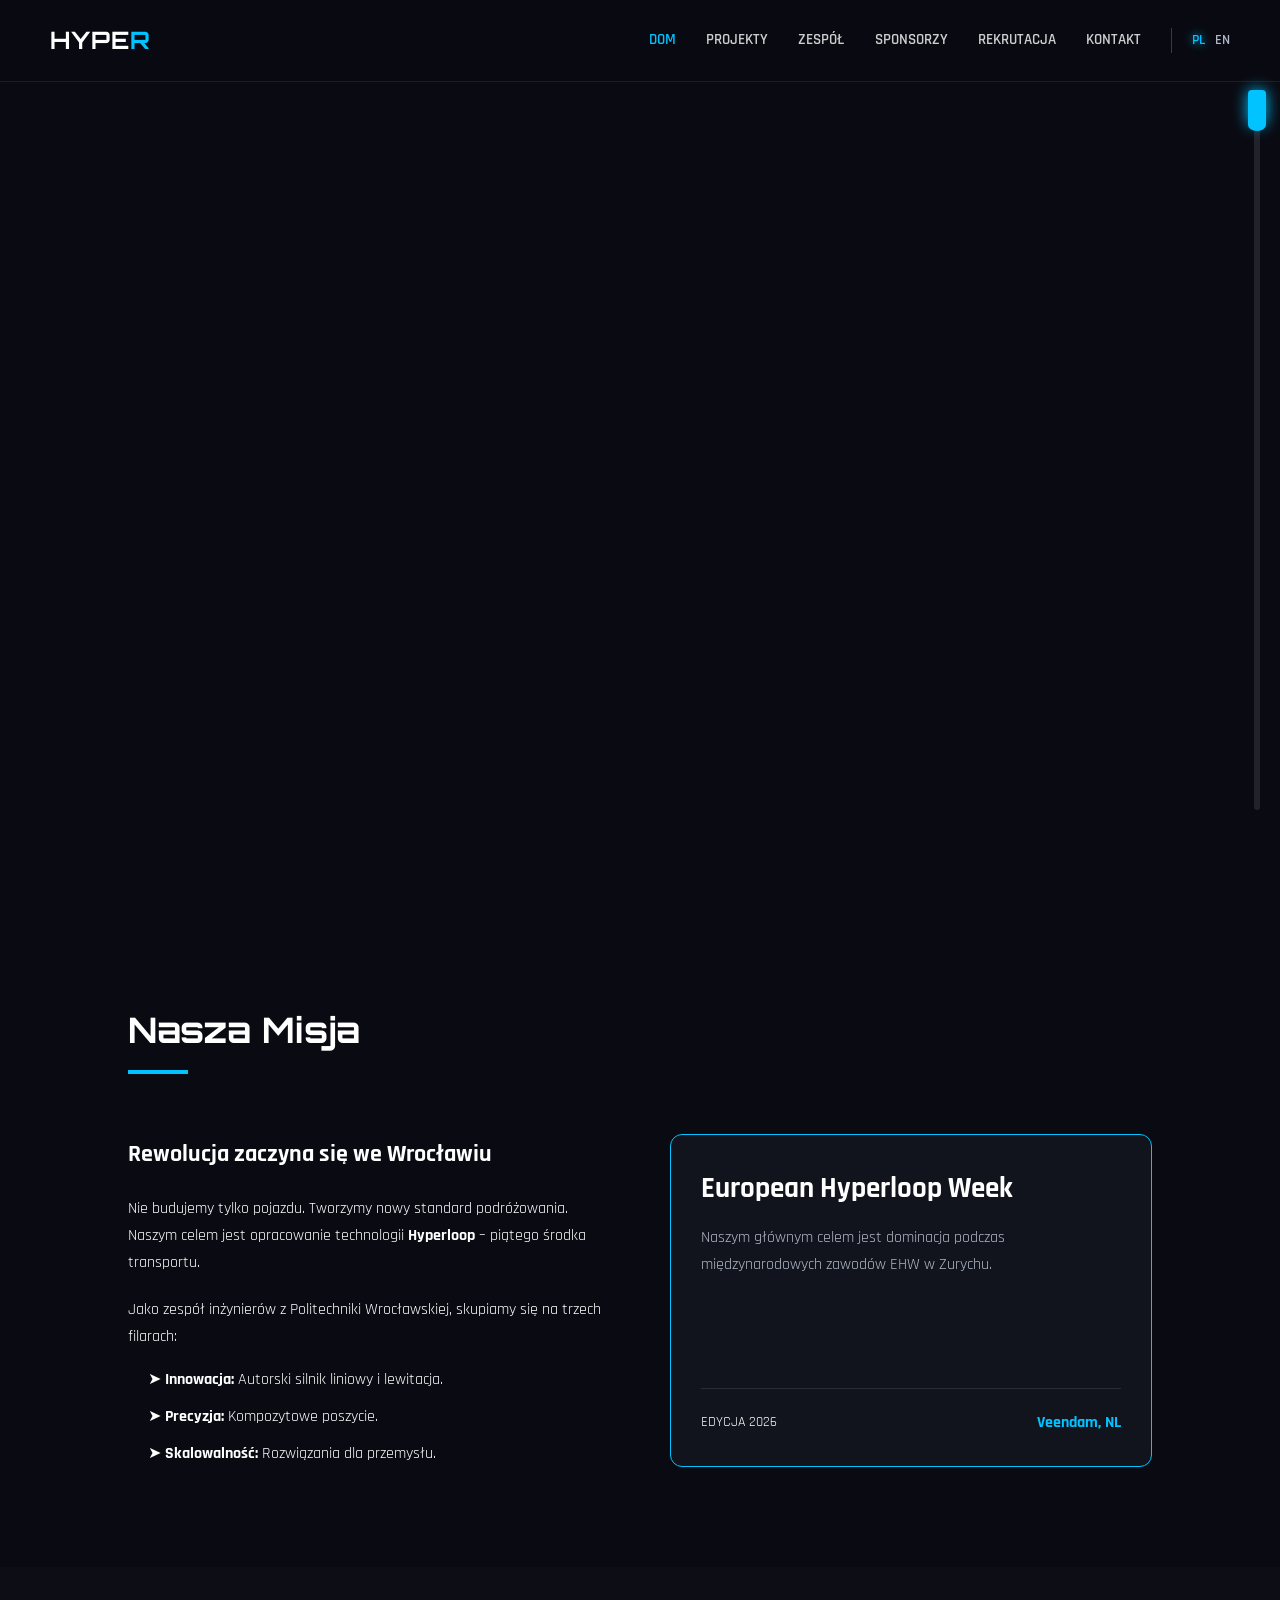
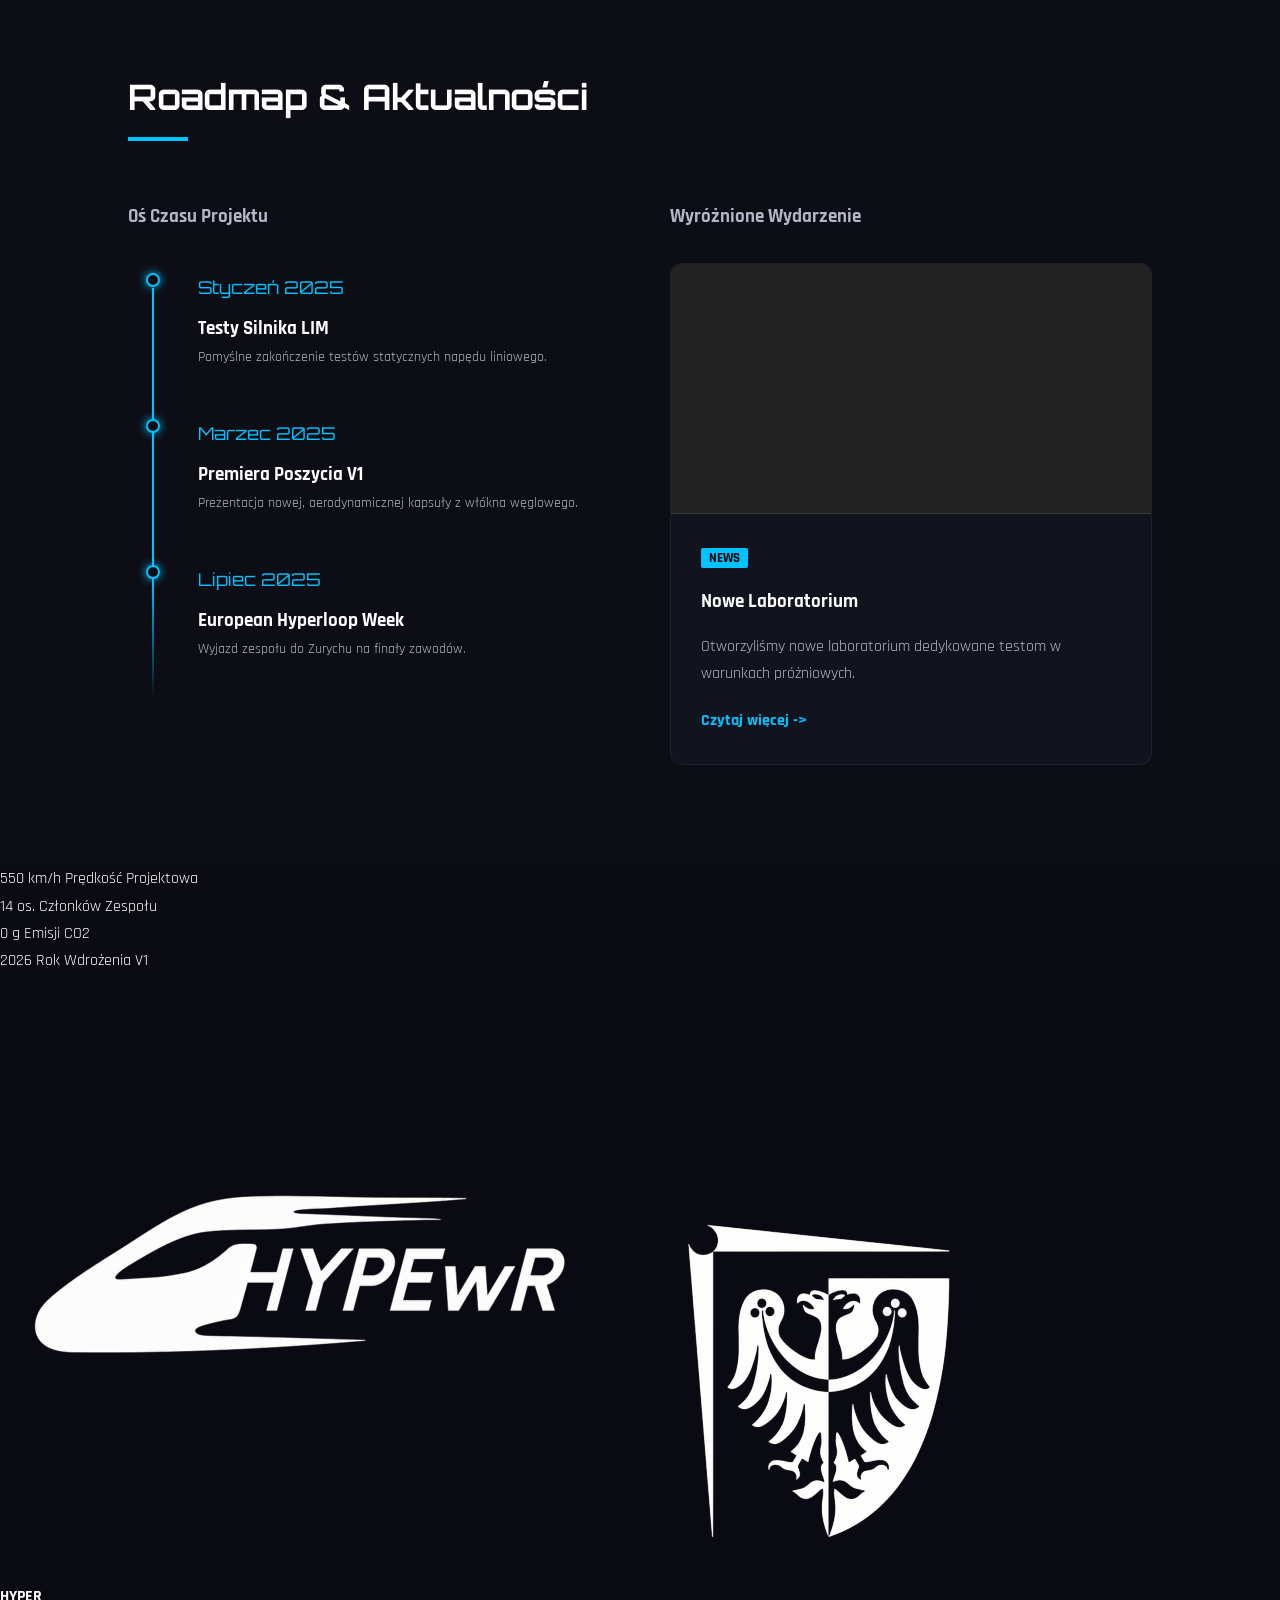
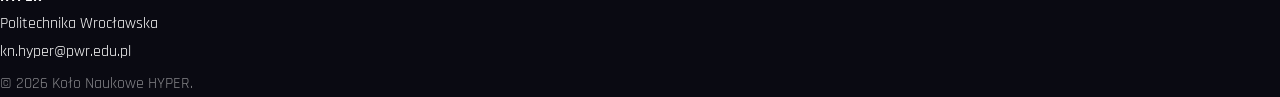
==== index.html @ 84e37bfb "Vibe 100%" ====
<!DOCTYPE html>
<html lang="pl">
<head>
    <meta charset="UTF-8">
    <meta name="viewport" content="width=device-width, initial-scale=1.0">
    <title>HYPEwR | Home</title>
    <link href="https://fonts.googleapis.com/css2?family=Orbitron:wght@500;700&family=Rajdhani:wght@400;600&display=swap" rel="stylesheet">
    <link rel="stylesheet" href="css/style.css">
</head>
<body>
    <div class="scroll-track-container"><div class="scroll-pod-indicator" id="scrollPod"></div></div>

    <div id="nav-placeholder"></div>

    <header>
        <video autoplay muted loop playsinline id="bg-video">
            <source src="media/videos/video.mp4" type="video/mp4">
        </video>
        <div class="video-overlay"></div>
        <div class="hero-content">
            <h1 data-i18n="hero_title">Przyszłość<br>Transportu</h1>
            <p class="subtitle" data-i18n="hero_subtitle">Tworzymy kolej magnetyczną nowej generacji. Szybciej. Ekologiczniej. Bliżej.</p>
            <a href="pages/projekty.php" class="cta-btn" data-i18n="hero_cta">Zobacz Projekty</a>
        </div>
    </header>

    <section class="section">
        <h2 class="section-title reveal" data-i18n="mission_title">Nasza Misja</h2>
        <div class="title-bar reveal"></div>
        
        <div class="grid-2 reveal">
            <div style="display: flex; flex-direction: column; justify-content: center;">
                <h3 style="font-size: 1.5rem; margin-bottom: 20px;" data-i18n="mission_head">Rewolucja zaczyna się we Wrocławiu</h3>
                <p data-i18n="mission_text_1">Nie budujemy tylko pojazdu. Tworzymy nowy standard podróżowania. Naszym celem jest opracowanie technologii <strong>Hyperloop</strong> – piątego środka transportu, który połączy zalety prędkości samolotu z wygodą kolei.</p>
                <p style="margin-top: 20px;" data-i18n="mission_text_2">Jako zespół inżynierów z Politechniki Wrocławskiej, skupiamy się na trzech filarach:</p>
                <ul style="margin-top: 15px; margin-left: 20px;">
                    <li style="margin-bottom: 10px;" data-i18n="mission_list_1">➤ <strong>Innowacja:</strong> Autorski silnik liniowy i lewitacja.</li>
                    <li style="margin-bottom: 10px;" data-i18n="mission_list_2">➤ <strong>Precyzja:</strong> Kompozytowe poszycie o mikronowej dokładności.</li>
                    <li data-i18n="mission_list_3">➤ <strong>Skalowalność:</strong> Rozwiązania gotowe do wdrożenia w przemyśle.</li>
                </ul>
            </div>
            
            <div class="card" style="border-color: var(--accent-primary);">
                <h3 style="color: #fff; font-size: 1.8rem; margin-bottom: 10px;" data-i18n="card_ehw_title">European Hyperloop Week</h3>
                <p style="color: var(--text-muted);" data-i18n="card_ehw_desc">Naszym głównym celem na ten rok jest dominacja podczas międzynarodowych zawodów EHW. Rywalizujemy z najlepszymi uczelniami z całego świata.</p>
                <div style="margin-top: auto; padding-top: 20px; border-top: 1px solid rgba(255,255,255,0.1); display: flex; justify-content: space-between; align-items: center;">
                    <span style="font-size: 0.9rem;" data-i18n="card_ehw_edition">EDYCJA 2026</span>
                    <span style="color: var(--accent-primary); font-weight: bold;" data-i18n="card_ehw_loc">Veendam, NL</span>
                </div>
            </div>
        </div>
    </section>

    <section class="section" style="background: rgba(255,255,255,0.01);">
        <h2 class="section-title reveal" data-i18n="timeline_title">Roadmap & Aktualności</h2>
        <div class="title-bar reveal"></div>

        <div class="grid-2 reveal">
            <div>
                <h3 style="margin-bottom: 30px; color: var(--text-muted);" data-i18n="timeline_head_left">Oś Czasu Projektu</h3>
                <div class="timeline">
                    <div class="timeline-item">
                        <div class="timeline-date" data-i18n="event_1_date">Styczeń 2025</div>
                        <div class="timeline-content">
                            <h3 data-i18n="event_1_title">Testy Silnika LIM</h3>
                            <p style="font-size: 0.9rem; color: var(--text-muted);" data-i18n="event_1_desc">Pomyślne zakończenie testów statycznych nowego napędu liniowego. Osiągnięto 110% zakładanego ciągu.</p>
                        </div>
                    </div>
                    <div class="timeline-item">
                        <div class="timeline-date" data-i18n="event_2_date">Marzec 2025</div>
                        <div class="timeline-content">
                            <h3 data-i18n="event_2_title">Premiera Poszycia V1</h3>
                            <p style="font-size: 0.9rem; color: var(--text-muted);" data-i18n="event_2_desc">Prezentacja nowej, aerodynamicznej kapsuły wykonanej w całości z włókna węglowego.</p>
                        </div>
                    </div>
                    <div class="timeline-item">
                        <div class="timeline-date" data-i18n="event_3_date">Lipiec 2025</div>
                        <div class="timeline-content">
                            <h3 data-i18n="event_3_title">European Hyperloop Week</h3>
                            <p style="font-size: 0.9rem; color: var(--text-muted);" data-i18n="event_3_desc">Wyjazd zespołu do Zurychu na finały zawodów. Demonstracja lewitacji i jazdy w próżni.</p>
                        </div>
                    </div>
                </div>
            </div>

            <div>
                <h3 style="margin-bottom: 30px; color: var(--text-muted);" data-i18n="news_head_right">Wyróżnione Wydarzenie</h3>
                <div class="card" style="padding: 0; height: auto;">
                    <div class="image-placeholder" style="height: 250px; margin: 0; width: 100%; background-image: url('https://images.unsplash.com/photo-1551288049-bebda4e38f71?q=80&w=1000');"></div>
                    <div style="padding: 30px;">
                        <span style="background: var(--accent-primary); color: #000; padding: 2px 8px; font-size: 0.8rem; font-weight: bold; border-radius: 2px;">NEWS</span>
                        <h3 style="margin: 15px 0;" data-i18n="news_title">Nowe Laboratorium Próżniowe</h3>
                        <p style="color: var(--text-muted); margin-bottom: 20px;" data-i18n="news_desc">Dzięki wsparciu naszych sponsorów otworzyliśmy nowe laboratorium dedykowane testom w warunkach obniżonego ciśnienia. To milowy krok w rozwoju projektu HYPEwR.</p>
                        <a href="#" style="color: var(--accent-primary); font-weight: bold;" data-i18n="news_link">Czytaj więcej -></a>
                    </div>
                </div>
            </div>
        </div>
    </section>

    <section class="reveal">
        <div class="hud-panel">
            <div class="hud-item">
                <span class="hud-value">550 km/h</span>
                <span class="hud-label" data-i18n="hud_speed">Prędkość Projektowa</span>
            </div>
            <div class="hud-item">
                <span class="hud-value">14 os.</span>
                <span class="hud-label" data-i18n="hud_team">Członków Zespołu</span>
            </div>
            <div class="hud-item">
                <span class="hud-value">0 g</span>
                <span class="hud-label" data-i18n="hud_co2">Emisji CO2</span>
            </div>
            <div class="hud-item">
                <span class="hud-value">2026</span>
                <span class="hud-label" data-i18n="hud_year">Rok Wdrożenia V1</span>
            </div>
        </div>
    </section>

    <div id="footer-placeholder"></div>
    <script src="js/script.js"></script>
</body>
</html>
---- css/style.css ----
/* --- ZMIENNE I RESET --- */
:root {
    --bg-color: #0a0a12;
    --card-bg: rgba(20, 25, 35, 0.7);
    --accent-primary: #00c3ff;
    --accent-secondary: #4a66a0;
    --text-main: #ffffff;
    --text-muted: #b0b8c5;
    --font-head: 'Orbitron', sans-serif;
    --font-body: 'Rajdhani', sans-serif;
}

* { margin: 0; padding: 0; box-sizing: border-box; }
html { scroll-behavior: auto; }

/* UKRYCIE SYSTEMOWEGO SCROLLBARA */
body::-webkit-scrollbar { display: none; }
body {
    -ms-overflow-style: none; scrollbar-width: none;
    background-color: var(--bg-color); color: var(--text-main);
    font-family: var(--font-body); line-height: 1.7; overflow-x: hidden;
}

a { text-decoration: none; color: inherit; transition: 0.3s; }
ul { list-style: none; }

/* --- INTERAKTYWNY PASEK SCROLLA (FIX: BRAK OPÓŹNIENIA KOLORU) --- */
.scroll-track-container {
    position: fixed; right: 20px; top: 10vh; height: 80vh; width: 6px;
    background: rgba(255, 255, 255, 0.1); z-index: 1001; border-radius: 10px; cursor: pointer;
}
.scroll-pod-indicator {
    position: absolute; left: 50%; transform: translateX(-50%);
    width: 18px; height: 35px; background: var(--accent-primary);
    border-radius: 4px; top: 0%; 
    box-shadow: 0 0 15px var(--accent-primary);
    cursor: grab;
    /* Transition tylko dla pozycji (top), kolor zmienia się natychmiast */
    transition: top 0.1s ease-out; 
}
.scroll-pod-indicator::after {
    content: ''; position: absolute; bottom: -6px; left: 0; width: 100%; height: 12px;
    background: inherit; /* Dziedziczy kolor rodzica */
    border-radius: 0 0 50% 50%;
}
/* Stan aktywny (wciśnięcie) */
.scroll-pod-indicator:active { 
    cursor: grabbing; 
    background: #ffffff !important; 
    box-shadow: 0 0 20px #ffffff;
}
/* Wymuszenie zmiany koloru dziobka przy kliknięciu */
.scroll-pod-indicator:active::after {
    background: #ffffff !important;
}


/* --- NAWIGACJA (Z HAMBURGEREM) --- */
nav {
    position: fixed; top: 0; width: 100%; padding: 20px 50px;
    display: flex; justify-content: space-between; align-items: center;
    z-index: 1000; background: rgba(10, 10, 18, 0.95); backdrop-filter: blur(15px);
    border-bottom: 1px solid rgba(255, 255, 255, 0.08);
}
.logo { font-family: var(--font-head); font-size: 1.5rem; font-weight: 700; letter-spacing: 1px; z-index: 1002; }
.logo span { color: var(--accent-primary); }

/* Kontener menu desktopowego */
.nav-container { display: flex; align-items: center; gap: 30px; }

.nav-links { display: flex; gap: 30px; }
.nav-links a { font-size: 0.95rem; font-weight: 600; text-transform: uppercase; opacity: 0.8; }
.nav-links a:hover, .nav-links a.active { opacity: 1; color: var(--accent-primary); }

.lang-switch {
    display: flex; gap: 10px; font-size: 0.9rem; font-weight: 600;
    border-left: 1px solid rgba(255,255,255,0.2); padding-left: 20px;
}
.lang-btn { cursor: pointer; color: var(--text-muted); transition: 0.3s; }
.lang-btn:hover { color: #fff; }
.lang-btn.active { color: var(--accent-primary); text-shadow: 0 0 10px var(--accent-primary); }

/* Hamburger Icon (Ukryty na desktopie) */
.hamburger { display: none; flex-direction: column; gap: 6px; cursor: pointer; z-index: 1002; }
.bar { width: 30px; height: 3px; background-color: #fff; transition: 0.3s; border-radius: 2px; }


/* --- HERO & HEADER --- */
header {
    height: 100vh; position: relative; display: flex; flex-direction: column;
    justify-content: center; padding: 0 10%; overflow: hidden;
}
header.sub-hero { height: 50vh; justify-content: flex-end; padding-bottom: 60px; }
header.sub-hero h1 { font-size: 3rem; }

#bg-video, .hero-bg-img {
    position: absolute; top: 0; left: 0; width: 100%; height: 100%;
    object-fit: cover; z-index: -2;
}
.video-overlay {
    position: absolute; top: 0; left: 0; width: 100%; height: 100%;
    background: linear-gradient(45deg, rgba(10,10,18,0.95), rgba(10,10,18,0.6)); z-index: -1;
}
.hero-content { z-index: 10; max-width: 800px; animation: fadeInUp 1s forwards; opacity: 0; transform: translateY(30px); }
h1 { font-family: var(--font-head); font-size: 3.8rem; font-weight: 700; text-transform: uppercase; margin-bottom: 20px; line-height: 1.1; }
.subtitle { font-size: 1.3rem; color: var(--text-muted); margin-bottom: 40px; }


/* --- BUTTONS & FORMS --- */
.cta-btn {
    padding: 15px 40px; font-weight: 600; background: var(--accent-primary); color: #000;
    text-transform: uppercase; letter-spacing: 2px; border-radius: 4px; display: inline-block; cursor: pointer; border: none;
}
.cta-btn:hover { background: #33d1ff; transform: translateY(-3px); box-shadow: 0 10px 25px rgba(0, 195, 255, 0.4); }
.cta-btn.outline { background: transparent; border: 1px solid var(--accent-primary); color: var(--accent-primary); }
.cta-btn.outline:hover { background: var(--accent-primary); color: #000; }

input, textarea {
    width: 100%; padding: 15px; margin-bottom: 20px;
    background: rgba(255,255,255,0.05); border: 1px solid #333;
    color: #fff; font-family: var(--font-body); resize: vertical;
}
input:focus, textarea:focus { border-color: var(--accent-primary); outline: none; }


/* --- SEKCJE OGÓLNE --- */
.section { padding: 100px 10%; position: relative; }
.section-title { font-family: var(--font-head); font-size: 2.2rem; margin-bottom: 10px; }
.title-bar { width: 60px; height: 4px; background: var(--accent-primary); margin-bottom: 60px; }
.grid-3 { display: grid; grid-template-columns: repeat(auto-fit, minmax(300px, 1fr)); gap: 40px; }
.grid-2 { display: grid; grid-template-columns: 1fr 1fr; gap: 60px; align-items: stretch; }

.card {
    background: var(--card-bg); border: 1px solid rgba(255, 255, 255, 0.05);
    padding: 30px; border-radius: 12px; transition: 0.3s; position: relative; overflow: hidden;
    height: 100%; display: flex; flex-direction: column;
}
.card:hover { transform: translateY(-5px); border-color: var(--accent-primary); }

.image-placeholder {
    width: calc(100% + 60px); height: 300px;
    background-color: #222; background-size: cover; background-position: center;
    margin: -30px -30px 20px -30px; display: flex; align-items: center; justify-content: center;
    color: #555; border-bottom: 1px solid rgba(255,255,255,0.1);
}
.team-avatar {
    width: 180px; height: 180px; background-size: cover; background-position: center;
    border-radius: 50%; margin: 0 auto 30px; border: 3px solid var(--accent-primary);
    box-shadow: 0 0 20px rgba(0, 195, 255, 0.2);
}

.sponsors-grid { display: flex; flex-wrap: wrap; gap: 50px; justify-content: center; align-items: center; }
.sponsor-logo {
    width: 200px; height: 100px; background: rgba(255,255,255,0.05);
    display: flex; align-items: center; justify-content: center;
    border-radius: 8px; filter: grayscale(100%); transition: 0.4s; opacity: 0.6;
}
.sponsor-logo:hover { filter: grayscale(0%); opacity: 1; background: rgba(255,255,255,0.1); }
.social-links a { margin-right: 15px; color: var(--text-muted); font-size: 1.1rem; }
.social-links a:hover { color: var(--accent-primary); text-shadow: 0 0 10px var(--accent-primary); }


/* --- TIMELINE 3.0 (PERFECT CENTER & SOLID CONNECTIONS) --- */
.timeline {
    position: relative; margin: 40px 0;
}
.timeline-item {
    position: relative; margin-bottom: 0; 
    padding-bottom: 50px; /* Miejsce na linię */
    padding-left: 70px; /* Miejsce na kropki po lewej */
}

/* KROPKA: Center axis = 25px. Width 14px -> left: 18px */
.timeline-item::before {
    content: ''; position: absolute;
    left: 18px; top: 0;
    width: 10px; height: 10px;
    background: var(--bg-color); border: 2px solid var(--accent-primary);
    border-radius: 50%; box-shadow: 0 0 10px var(--accent-primary);
    z-index: 2;
}

/* LINIA: Center axis = 25px. Width 2px -> left: 24px */
.timeline-item::after {
    content: ''; position: absolute;
    left: 24px; top: 15px;
    width: 2px; height: 100%; 
    background: var(--accent-primary); /* Solidna linia */
    z-index: 1;
}

/* OSTATNI ELEMENT: Gradientowy ogon */
.timeline-item:last-child { padding-bottom: 0; margin-bottom: 0; }
.timeline-item:last-child::after {
    height: 120px; /* Długość zanikania */
    background: linear-gradient(to bottom, var(--accent-primary), transparent);
}

.timeline-date { font-family: var(--font-head); color: var(--accent-primary); font-size: 1.1rem; margin-bottom: 10px; }
.timeline-content {

/* POSTS */
.post { margin-bottom: 60px; }
.post h3 a { color: var(--accent-primary); }
.post-content { margin-top: 10px; line-height: 1.6; }

/* small table styles already defined earlier; admin tables use same styles */

.timeline-content {
    background: rgba(255,255,255,0.03); padding: 20px; border-radius: 8px; border: 1px solid rgba(255,255,255,0.05);
}
.timeline-content h3 { font-size: 1.2rem; margin-bottom: 10px; }


/* --- HUD PANEL --- */
.hud-panel {
    display: grid; grid-template-columns: repeat(4, 1fr);
    background: rgba(0, 195, 255, 0.05); border-top: 1px solid var(--accent-primary); border-bottom: 1px solid var(--accent-primary);
    padding: 40px 0; margin-top: 80px; position: relative;
}
.hud-panel::after {
    content: ''; position: absolute; top: 0; left: 0; width: 100%; height: 100%;
    background: repeating-linear-gradient(0deg, transparent 0px, transparent 2px, rgba(0, 195, 255, 0.05) 3px);
    pointer-events: none;
}
.hud-item { text-align: center; border-right: 1px solid rgba(255,255,255,0.1); }
.hud-item:last-child { border-right: none; }
.hud-value { font-family: var(--font-head); font-size: 2.5rem; color: #fff; display: block; }
.hud-label { color: var(--accent-primary); font-size: 0.8rem; text-transform: uppercase; letter-spacing: 2px; }


/* --- FOOTER --- */
footer {
    padding: 60px 10%; background: #050508; border-top: 1px solid rgba(255,255,255,0.05);
    display: flex; justify-content: space-between; align-items: center;
    color: var(--text-muted); font-size: 0.9rem;
}
.footer-left { display: flex; align-items: center; gap: 30px; }
.footer-logos img { height: 50px; width: auto; opacity: 0.8; transition: 0.3s; }
.footer-logos img:hover { opacity: 1; }


/* --- ANIMACJE --- */
@keyframes fadeInUp { to { opacity: 1; transform: translateY(0); } }
.reveal { opacity: 0; transform: translateY(40px); transition: all 0.8s ease; }
.reveal.active { opacity: 1; transform: translateY(0); }


/* --- RWD (MOBILE) --- */
@media (max-width: 900px) {
    h1 { font-size: 2.5rem; }
    nav { padding: 20px; }
    
    /* Hamburger widoczny */
    .hamburger { display: flex; }
    
    /* Menu mobilne */
    .nav-container {
        position: fixed; top: 0; right: -100%; width: 100%; height: 100vh;
        background: rgba(5, 5, 5, 0.98); backdrop-filter: blur(20px);
        flex-direction: column; justify-content: center; align-items: center;
        transition: 0.4s ease-in-out; z-index: 1001;
    }
    .nav-container.active { right: 0; }
    
    .nav-links { flex-direction: column; align-items: center; gap: 40px; margin-bottom: 40px; }
    .nav-links a { font-size: 1.5rem; }
    .lang-switch { border-left: none; border-top: 1px solid rgba(255,255,255,0.2); padding-top: 20px; padding-left: 0; }

    /* Animacja hamburgera */
    .hamburger.active .bar:nth-child(1) { transform: translateY(9px) rotate(45deg); }
    .hamburger.active .bar:nth-child(2) { opacity: 0; }
    .hamburger.active .bar:nth-child(3) { transform: translateY(-9px) rotate(-45deg); }

    /* Fixy kontentu */
    .grid-2, .hud-panel { grid-template-columns: 1fr; }
    .scroll-track-container { display: none; }
    body { -ms-overflow-style: auto; scrollbar-width: auto; }
    body::-webkit-scrollbar { display: block; }
    .hud-item { border-right: none; border-bottom: 1px solid rgba(255,255,255,0.1); padding: 20px 0; }
    
    /* Fix Stopki Mobile */
    footer { flex-direction: column; gap: 30px; text-align: center; }
    .footer-left { flex-direction: column; }
    .footer-right { text-align: center !important; }
}
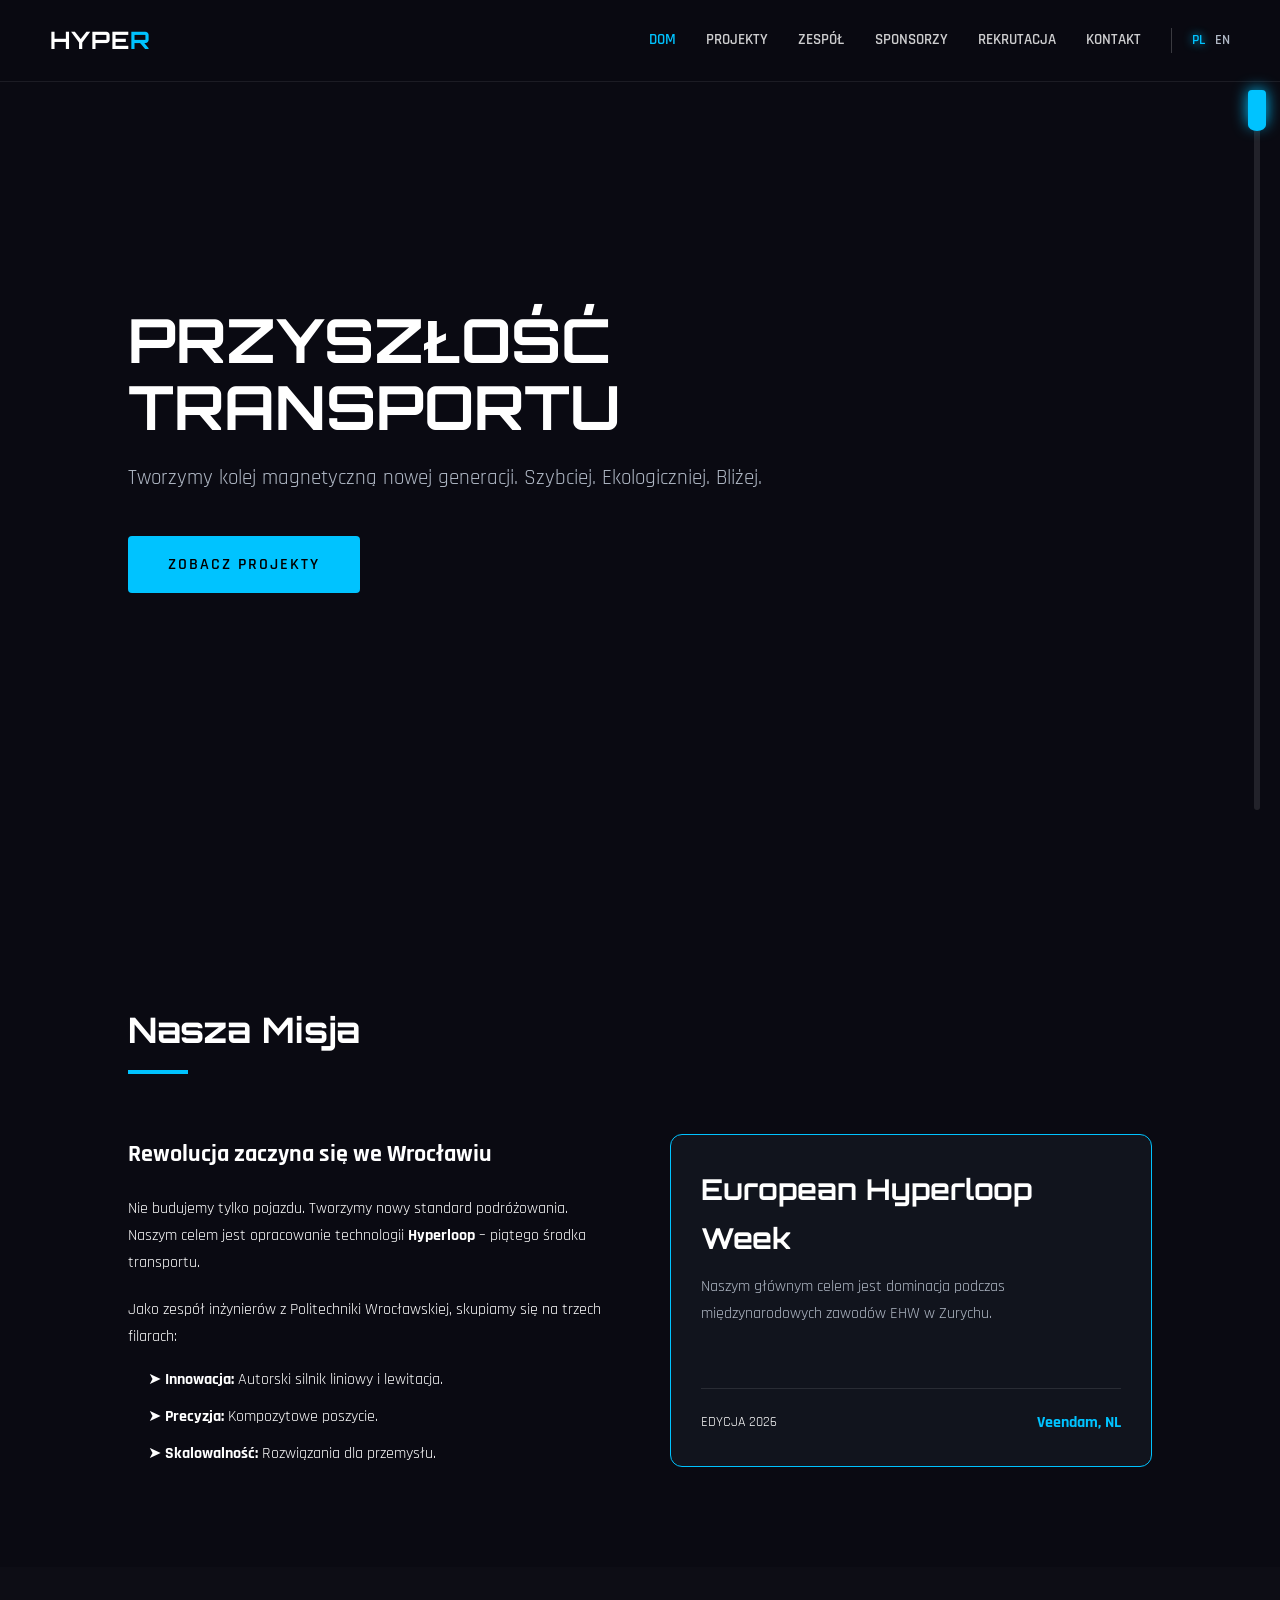
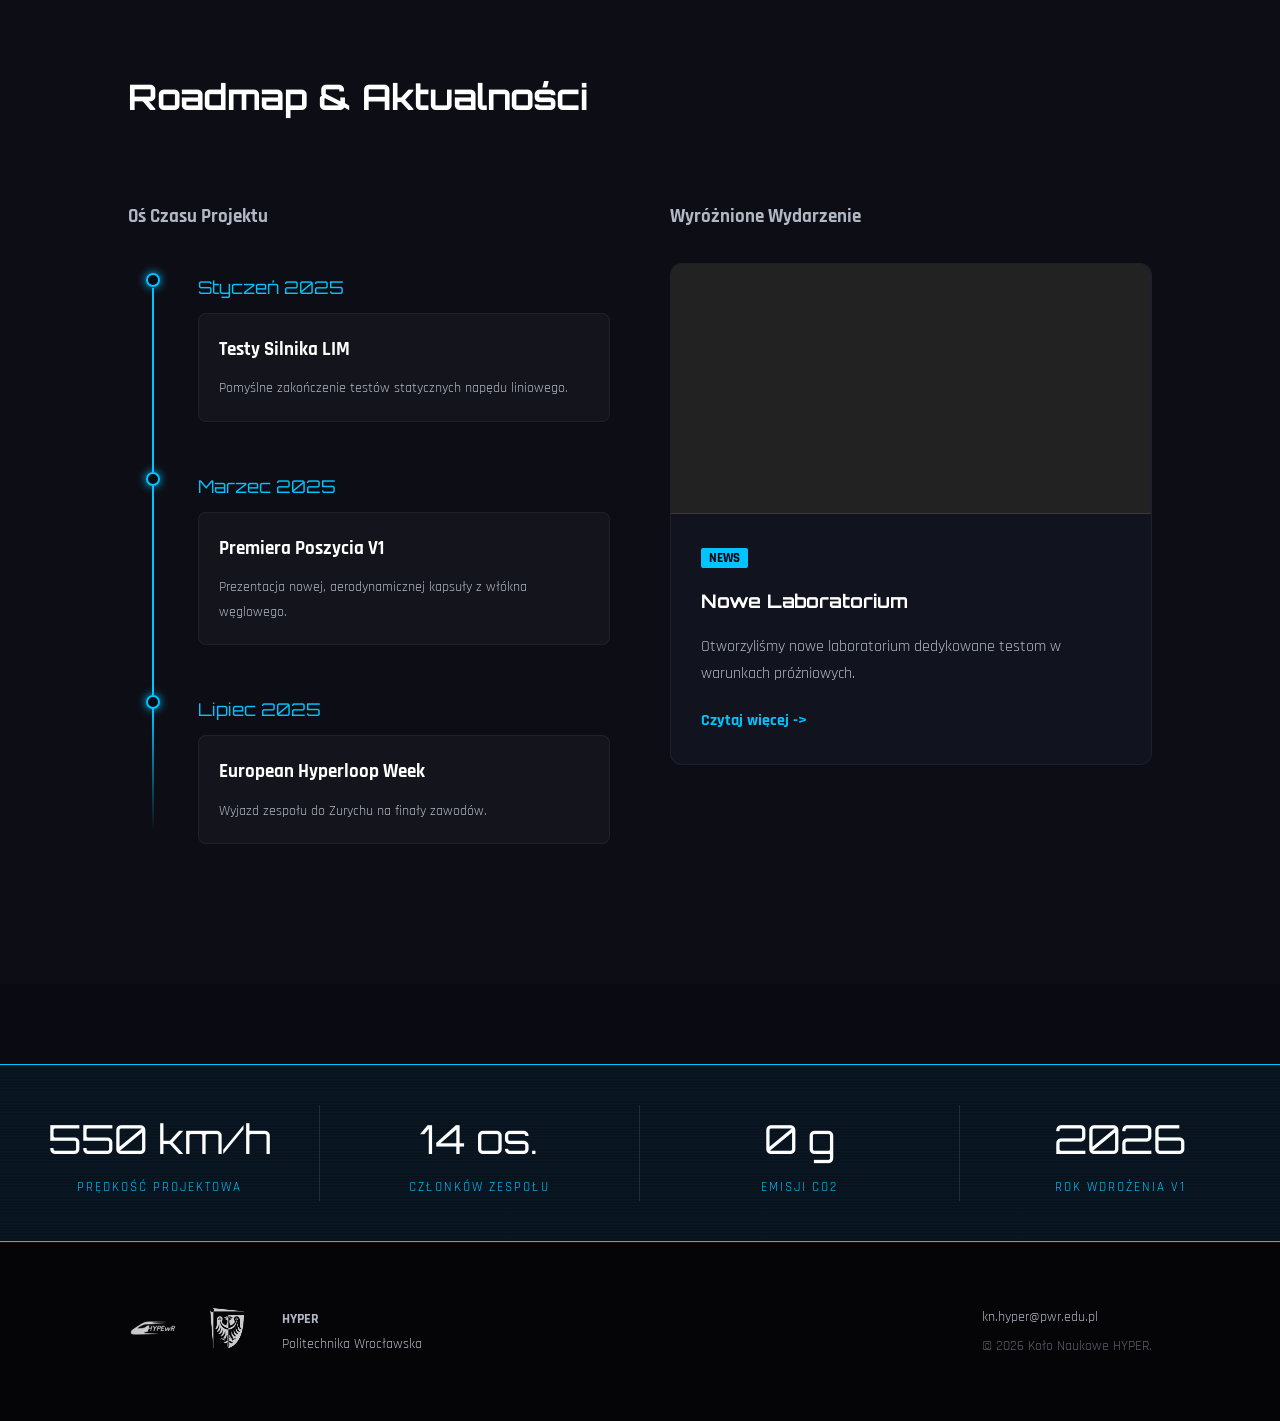
==== commit c0b0c87e: "dodano logowanie" ====
--- a/index.html
+++ b/index.html
@@ -19,7 +19,7 @@
         <div class="video-overlay"></div>
         <div class="hero-content">
             <h1 data-i18n="hero_title">Przyszłość<br>Transportu</h1>
-            <p class="subtitle" data-i18n="hero_subtitle">Tworzymy kolej magnetyczną nowej generacji. Szybciej. Ekologiczniej. Bliżej.</p>
+            <p class="subtitle" data-i18n="hero_subtitle">Tworzymy kolej magnetyczną nowej generacji. Ekologiczniej. Bliżej.</p>
             <a href="pages/projekty.php" class="cta-btn" data-i18n="hero_cta">Zobacz Projekty</a>
         </div>
     </header>
--- a/css/style.css
+++ b/css/style.css
@@ -198,15 +198,6 @@
 
 .timeline-date { font-family: var(--font-head); color: var(--accent-primary); font-size: 1.1rem; margin-bottom: 10px; }
 .timeline-content {
-
-/* POSTS */
-.post { margin-bottom: 60px; }
-.post h3 a { color: var(--accent-primary); }
-.post-content { margin-top: 10px; line-height: 1.6; }
-
-/* small table styles already defined earlier; admin tables use same styles */
-
-.timeline-content {
     background: rgba(255,255,255,0.03); padding: 20px; border-radius: 8px; border: 1px solid rgba(255,255,255,0.05);
 }
 .timeline-content h3 { font-size: 1.2rem; margin-bottom: 10px; }
@@ -283,4 +274,23 @@
     footer { flex-direction: column; gap: 30px; text-align: center; }
     .footer-left { flex-direction: column; }
     .footer-right { text-align: center !important; }
+}
+
+/* --- Card Content Enhancements --- */
+.card h3 {
+    font-family: var(--font-head);
+    margin-bottom: 15px; /* Increased margin */
+}
+
+.card p {
+    margin-bottom: 25px; /* Increased margin */
+}
+
+.card .cta-btn {
+    margin-top: auto; /* Pushes button to the bottom */
+}
+
+.card .cta-btn.outline {
+    width: 100%;
+    text-align: center;
 }
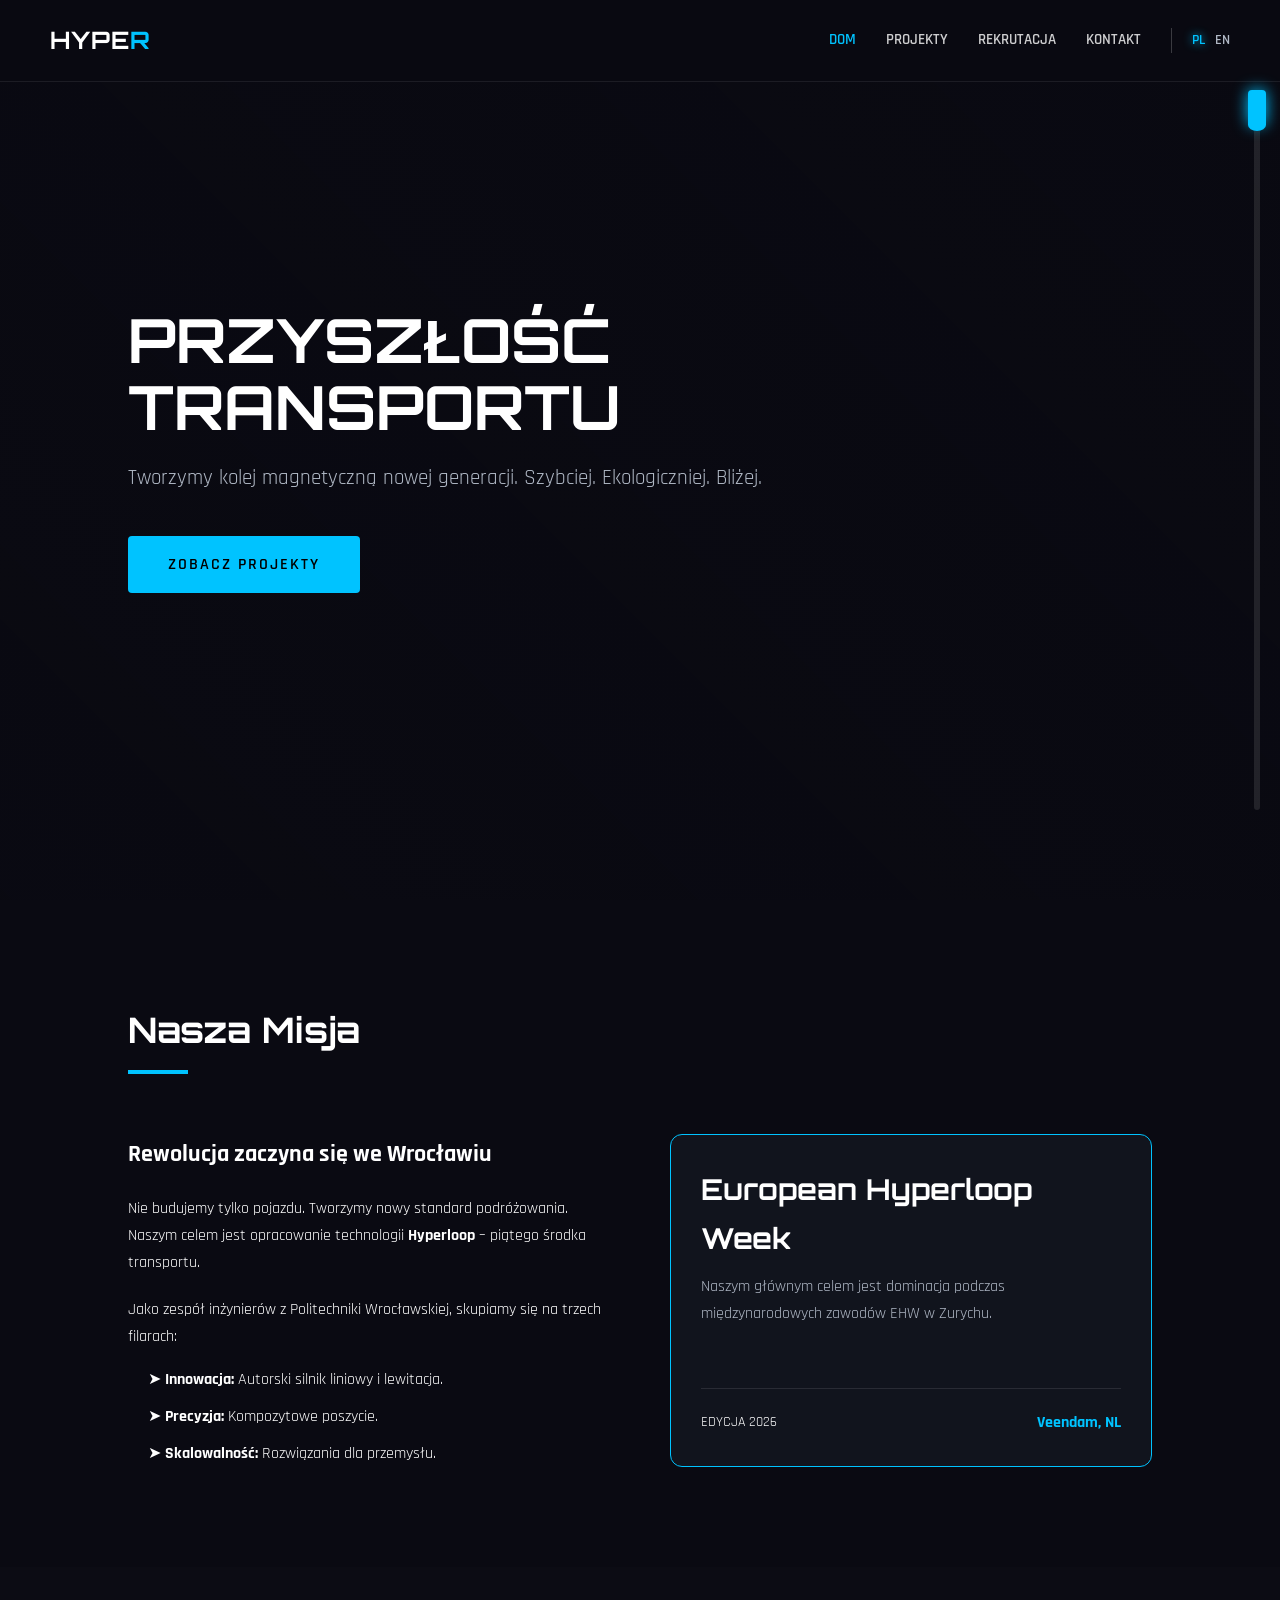
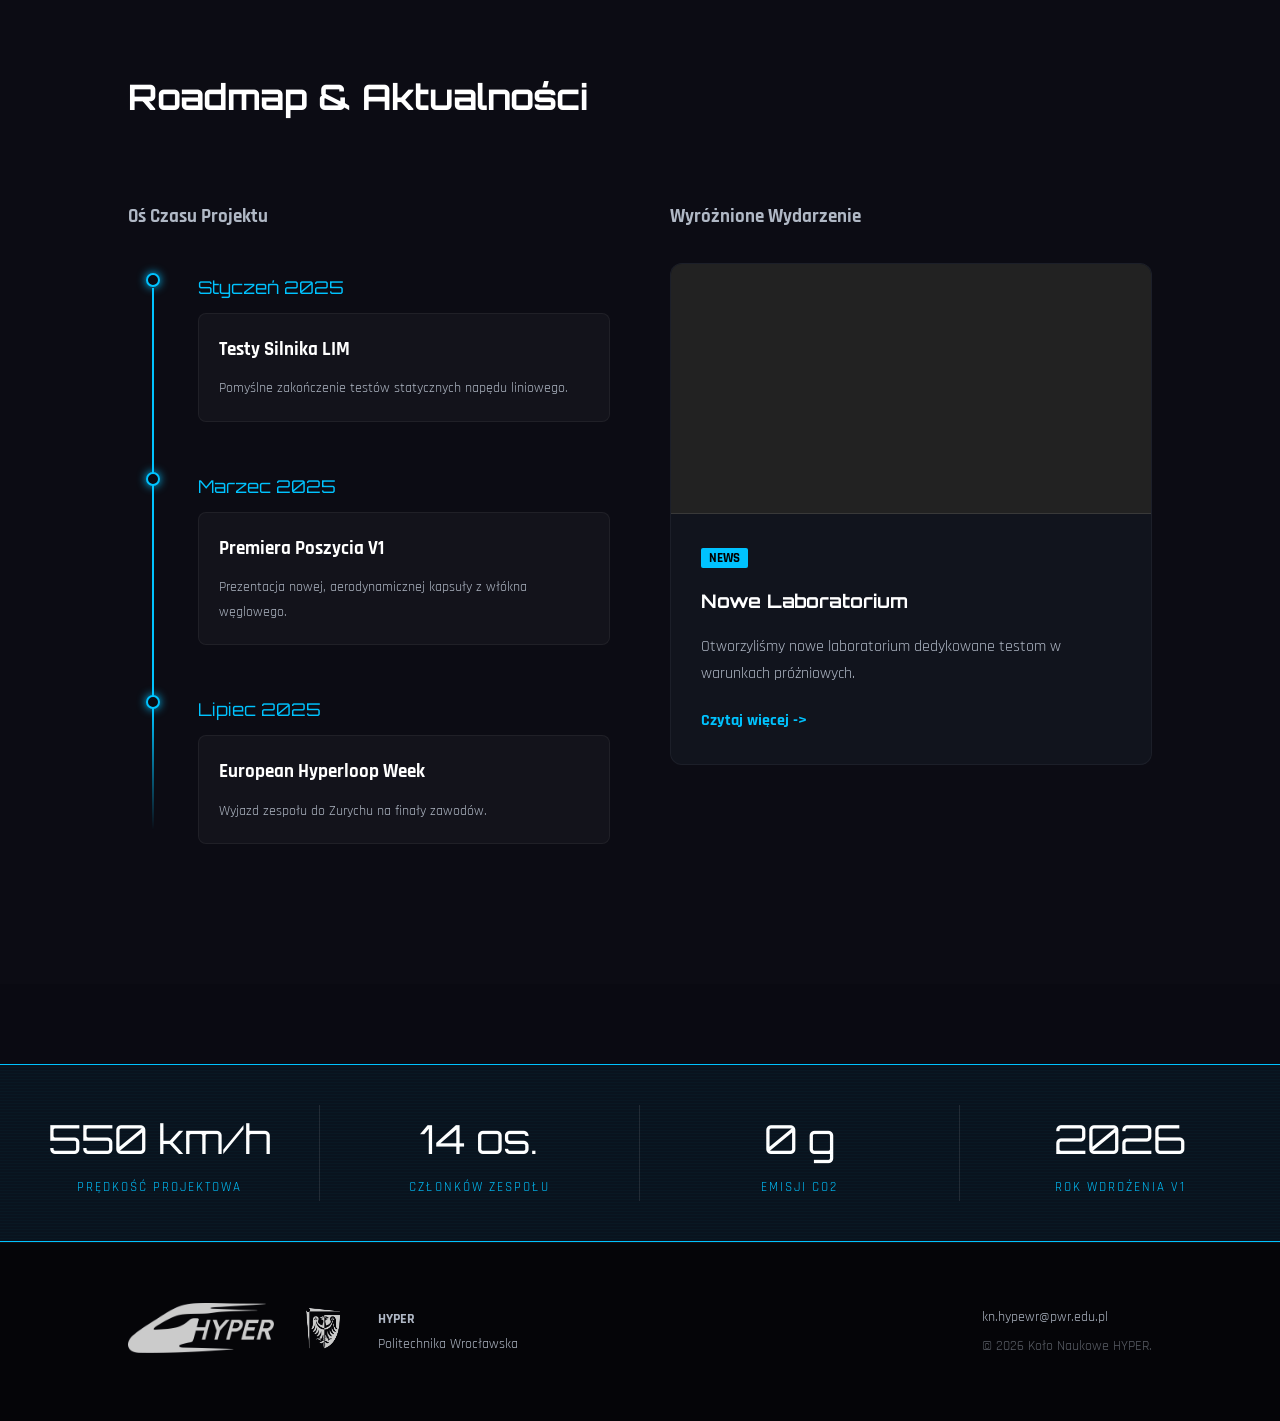
==== commit 5511bccb: "change website info" ====
--- a/index.html
+++ b/index.html
@@ -3,7 +3,7 @@
 <head>
     <meta charset="UTF-8">
     <meta name="viewport" content="width=device-width, initial-scale=1.0">
-    <title>HYPEwR | Home</title>
+    <title>HYPER | Home</title>
     <link href="https://fonts.googleapis.com/css2?family=Orbitron:wght@500;700&family=Rajdhani:wght@400;600&display=swap" rel="stylesheet">
     <link rel="stylesheet" href="css/style.css">
 </head>
@@ -60,21 +60,21 @@
                 <h3 style="margin-bottom: 30px; color: var(--text-muted);" data-i18n="timeline_head_left">Oś Czasu Projektu</h3>
                 <div class="timeline">
                     <div class="timeline-item">
-                        <div class="timeline-date" data-i18n="event_1_date">Styczeń 2025</div>
+                        <div class="timeline-date" data-i18n="event_1_date">Kwiecień 2026</div>
                         <div class="timeline-content">
-                            <h3 data-i18n="event_1_title">Testy Silnika LIM</h3>
-                            <p style="font-size: 0.9rem; color: var(--text-muted);" data-i18n="event_1_desc">Pomyślne zakończenie testów statycznych nowego napędu liniowego. Osiągnięto 110% zakładanego ciągu.</p>
+                            <h3 data-i18n="event_1_title">Skończenie pierwszego prototypu systemu EMS</h3>
+                            <p style="font-size: 0.9rem; color: var(--text-muted);" data-i18n="event_1_desc">Celujemy w zakończeniu prac nad pierwszym prototypem systemu lewitacji magnetycznej.</p>
                         </div>
                     </div>
                     <div class="timeline-item">
-                        <div class="timeline-date" data-i18n="event_2_date">Marzec 2025</div>
+                        <div class="timeline-date" data-i18n="event_2_date">Maj 2026</div>
                         <div class="timeline-content">
-                            <h3 data-i18n="event_2_title">Premiera Poszycia V1</h3>
-                            <p style="font-size: 0.9rem; color: var(--text-muted);" data-i18n="event_2_desc">Prezentacja nowej, aerodynamicznej kapsuły wykonanej w całości z włókna węglowego.</p>
+                            <h3 data-i18n="event_2_title">Premiera Pod V1</h3>
+                            <p style="font-size: 0.9rem; color: var(--text-muted);" data-i18n="event_2_desc">Prezentacja pierwszego prototypu koleji magnetycznej.</p>
                         </div>
                     </div>
                     <div class="timeline-item">
-                        <div class="timeline-date" data-i18n="event_3_date">Lipiec 2025</div>
+                        <div class="timeline-date" data-i18n="event_3_date">Lipiec 2026</div>
                         <div class="timeline-content">
                             <h3 data-i18n="event_3_title">European Hyperloop Week</h3>
                             <p style="font-size: 0.9rem; color: var(--text-muted);" data-i18n="event_3_desc">Wyjazd zespołu do Zurychu na finały zawodów. Demonstracja lewitacji i jazdy w próżni.</p>
@@ -89,8 +89,8 @@
                     <div class="image-placeholder" style="height: 250px; margin: 0; width: 100%; background-image: url('https://images.unsplash.com/photo-1551288049-bebda4e38f71?q=80&w=1000');"></div>
                     <div style="padding: 30px;">
                         <span style="background: var(--accent-primary); color: #000; padding: 2px 8px; font-size: 0.8rem; font-weight: bold; border-radius: 2px;">NEWS</span>
-                        <h3 style="margin: 15px 0;" data-i18n="news_title">Nowe Laboratorium Próżniowe</h3>
-                        <p style="color: var(--text-muted); margin-bottom: 20px;" data-i18n="news_desc">Dzięki wsparciu naszych sponsorów otworzyliśmy nowe laboratorium dedykowane testom w warunkach obniżonego ciśnienia. To milowy krok w rozwoju projektu HYPEwR.</p>
+                        <h3 style="margin: 15px 0;" data-i18n="news_title">Rekrutacja Letnia 2026 już otwarta!</h3>
+                        <p style="color: var(--text-muted); margin-bottom: 20px;" data-i18n="news_desc">Dołącz do nas i pomóż nam stworzyć przyszłość transportu!</p>
                         <a href="#" style="color: var(--accent-primary); font-weight: bold;" data-i18n="news_link">Czytaj więcej -></a>
                     </div>
                 </div>
--- a/css/style.css
+++ b/css/style.css
@@ -101,7 +101,7 @@
     position: absolute; top: 0; left: 0; width: 100%; height: 100%;
     background: linear-gradient(45deg, rgba(10,10,18,0.95), rgba(10,10,18,0.6)); z-index: -1;
 }
-.hero-content { z-index: 10; max-width: 800px; animation: fadeInUp 1s forwards; opacity: 0; transform: translateY(30px); }
+.hero-content { z-index: 10; max-width: 800px; animation: fadeInUp 0.5s forwards; opacity: 0; transform: translateY(30px); }
 h1 { font-family: var(--font-head); font-size: 3.8rem; font-weight: 700; text-transform: uppercase; margin-bottom: 20px; line-height: 1.1; }
 .subtitle { font-size: 1.3rem; color: var(--text-muted); margin-bottom: 40px; }
 
@@ -127,8 +127,8 @@
 .section { padding: 100px 10%; position: relative; }
 .section-title { font-family: var(--font-head); font-size: 2.2rem; margin-bottom: 10px; }
 .title-bar { width: 60px; height: 4px; background: var(--accent-primary); margin-bottom: 60px; }
-.grid-3 { display: grid; grid-template-columns: repeat(auto-fit, minmax(300px, 1fr)); gap: 40px; }
-.grid-2 { display: grid; grid-template-columns: 1fr 1fr; gap: 60px; align-items: stretch; }
+.grid-3 { display: grid; grid-template-columns: repeat(auto-fit, minmax(280px, 1fr)); gap: 40px; }
+.grid-2 { display: grid; grid-template-columns: repeat(auto-fit, minmax(300px, 1fr)); gap: 60px; align-items: stretch; }
 
 .card {
     background: var(--card-bg); border: 1px solid rgba(255, 255, 255, 0.05);
@@ -138,7 +138,7 @@
 .card:hover { transform: translateY(-5px); border-color: var(--accent-primary); }
 
 .image-placeholder {
-    width: calc(100% + 60px); height: 300px;
+    width: calc(100% + 60px); height: 260px;
     background-color: #222; background-size: cover; background-position: center;
     margin: -30px -30px 20px -30px; display: flex; align-items: center; justify-content: center;
     color: #555; border-bottom: 1px solid rgba(255,255,255,0.1);
@@ -233,14 +233,23 @@
 
 /* --- ANIMACJE --- */
 @keyframes fadeInUp { to { opacity: 1; transform: translateY(0); } }
-.reveal { opacity: 0; transform: translateY(40px); transition: all 0.8s ease; }
+.reveal { opacity: 0; transform: translateY(40px); transition: all 0.4s ease; }
 .reveal.active { opacity: 1; transform: translateY(0); }
 
 
-/* --- RWD (MOBILE) --- */
+/* --- RWD (MOBILE & TABLET) --- */
 @media (max-width: 900px) {
     h1 { font-size: 2.5rem; }
-    nav { padding: 20px; }
+    header.sub-hero h1 { font-size: 2.2rem; }
+    .subtitle { font-size: 1.1rem; }
+    header { padding: 0 5%; }
+    header.sub-hero { height: auto; min-height: 40vh; padding-top: 100px; padding-bottom: 40px; }
+    
+    .section { padding: 60px 5%; }
+    .section-title { font-size: 1.8rem; }
+    
+    nav { padding: 15px 20px; }
+    .logo { font-size: 1.3rem; }
     
     /* Hamburger widoczny */
     .hamburger { display: flex; }
@@ -264,16 +273,35 @@
     .hamburger.active .bar:nth-child(3) { transform: translateY(-9px) rotate(-45deg); }
 
     /* Fixy kontentu */
-    .grid-2, .hud-panel { grid-template-columns: 1fr; }
+    .grid-2, .hud-panel { grid-template-columns: 1fr; gap: 40px; }
     .scroll-track-container { display: none; }
     body { -ms-overflow-style: auto; scrollbar-width: auto; }
     body::-webkit-scrollbar { display: block; }
     .hud-item { border-right: none; border-bottom: 1px solid rgba(255,255,255,0.1); padding: 20px 0; }
+    .hud-value { font-size: 2rem; }
+    
+    /* Post Reading adjustments */
+    .post-content { padding: 30px 20px !important; font-size: 1.1rem !important; }
     
     /* Fix Stopki Mobile */
-    footer { flex-direction: column; gap: 30px; text-align: center; }
+    footer { flex-direction: column; gap: 30px; text-align: center; padding: 40px 5%; }
     .footer-left { flex-direction: column; }
     .footer-right { text-align: center !important; }
+    
+    /* Timeline Mobile Fixes */
+    .timeline { margin: 20px 0; }
+    .timeline-item { padding-left: 40px; padding-bottom: 40px; }
+    .timeline-item::before { left: 4px; }
+    .timeline-item::after { left: 10px; }
+    .timeline-date { font-size: 1rem; }
+}
+
+/* --- SMALL MOBILE --- */
+@media (max-width: 480px) {
+    h1 { font-size: 2rem; }
+    .card { padding: 20px; }
+    .image-placeholder { width: calc(100% + 40px); margin: -20px -20px 20px -20px; height: 200px; }
+    .timeline-content { padding: 15px; }
 }
 
 /* --- Card Content Enhancements --- */
@@ -293,4 +321,20 @@
 .card .cta-btn.outline {
     width: 100%;
     text-align: center;
+}
+
+/* --- MODERN PAGE TRANSITION --- */
+@keyframes pageFadeIn {
+    0% { opacity: 0; }
+    100% { opacity: 1; }
+}
+
+body {
+    animation: pageFadeIn 0.15s ease-out forwards;
+}
+
+body.page-exit {
+    opacity: 0 !important;
+    transition: opacity 0.1s ease-out !important;
+    pointer-events: none;
 }
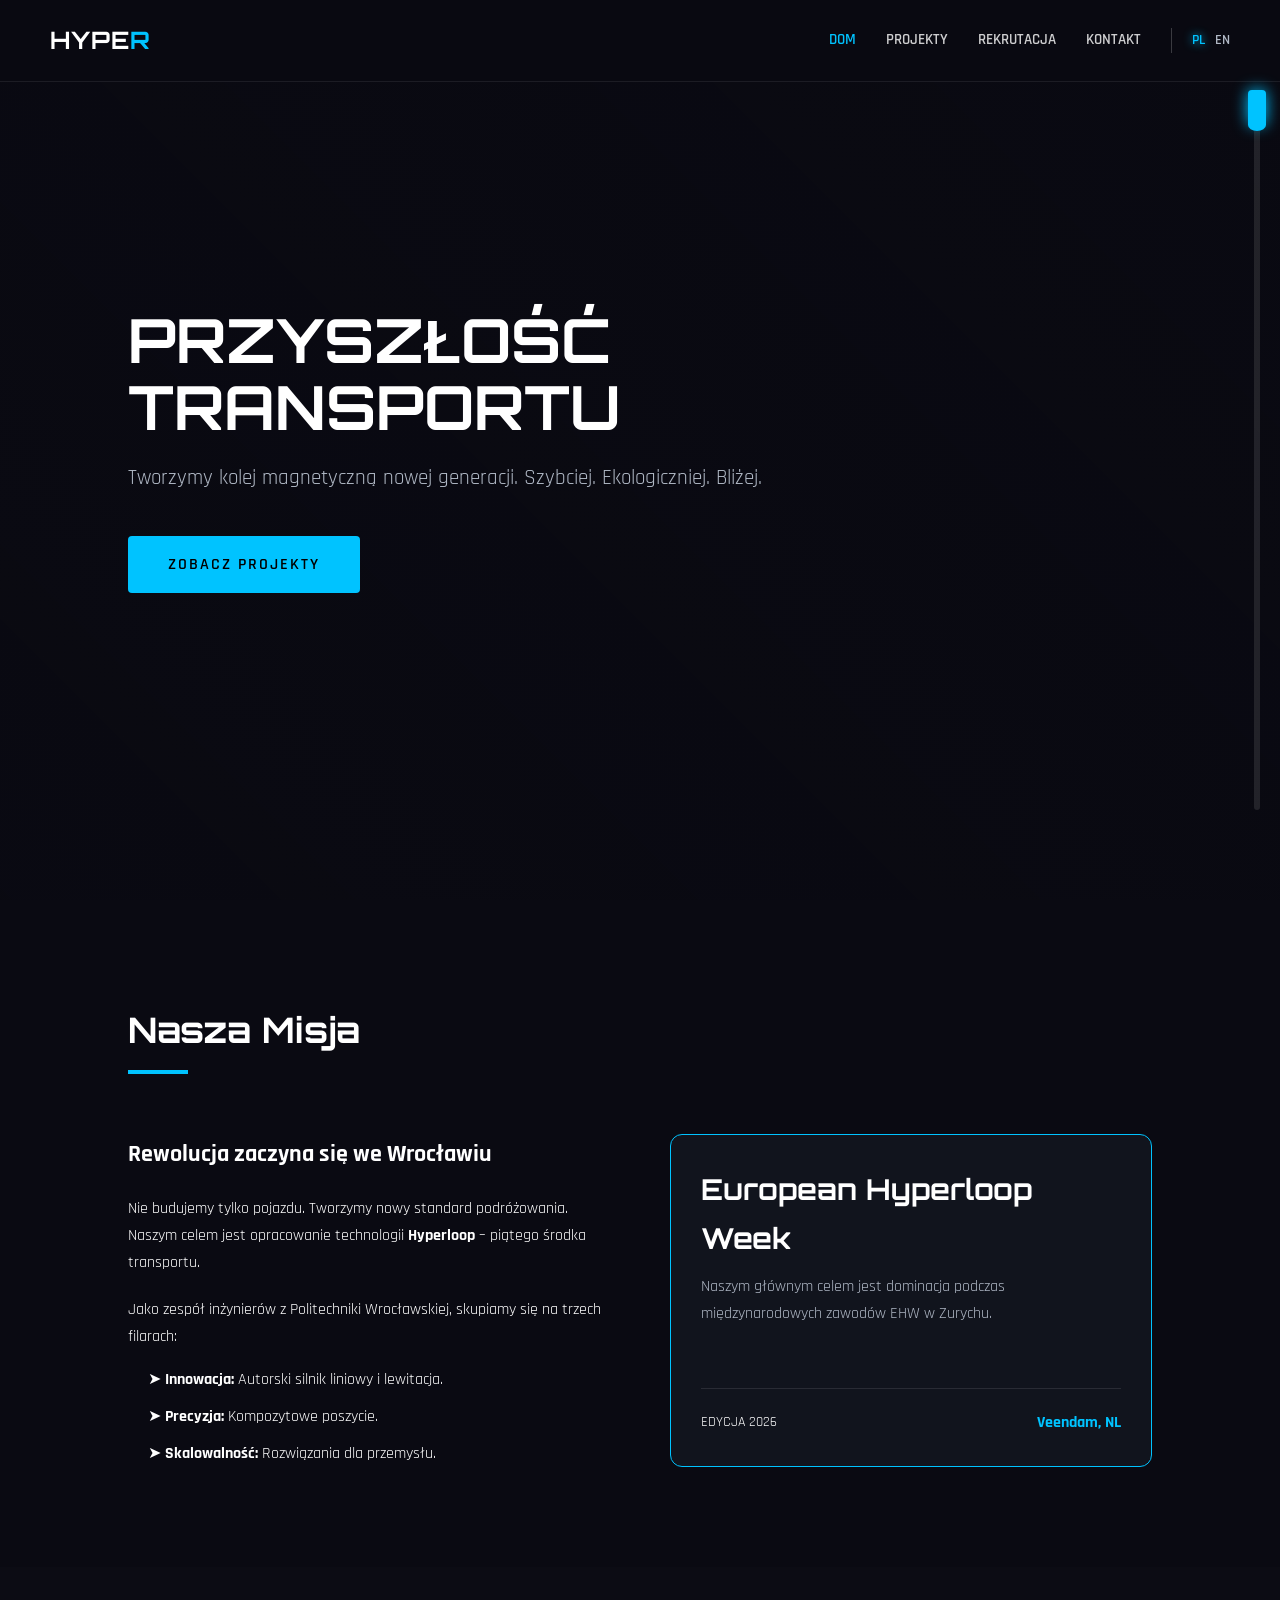
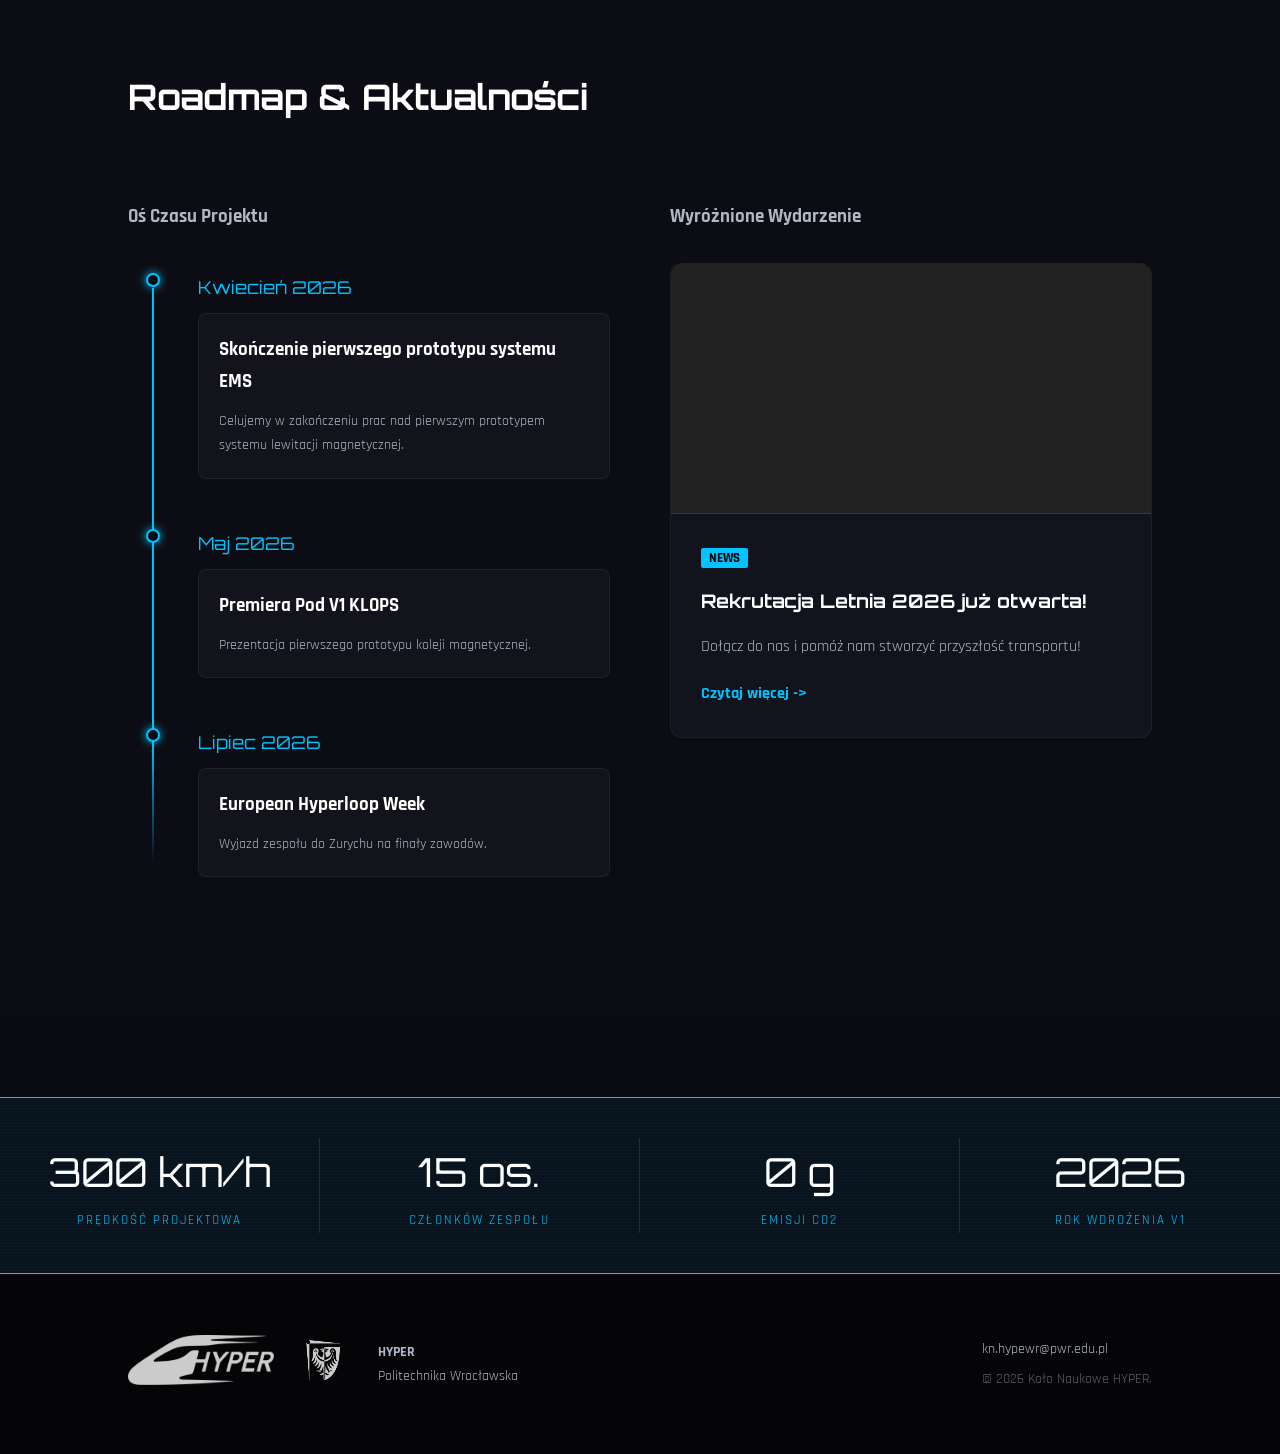
==== commit 04108277: "fixes" ====
--- a/index.html
+++ b/index.html
@@ -101,11 +101,11 @@
     <section class="reveal">
         <div class="hud-panel">
             <div class="hud-item">
-                <span class="hud-value">550 km/h</span>
+                <span class="hud-value">300 km/h</span>
                 <span class="hud-label" data-i18n="hud_speed">Prędkość Projektowa</span>
             </div>
             <div class="hud-item">
-                <span class="hud-value">14 os.</span>
+                <span class="hud-value">15 os.</span>
                 <span class="hud-label" data-i18n="hud_team">Członków Zespołu</span>
             </div>
             <div class="hud-item">
